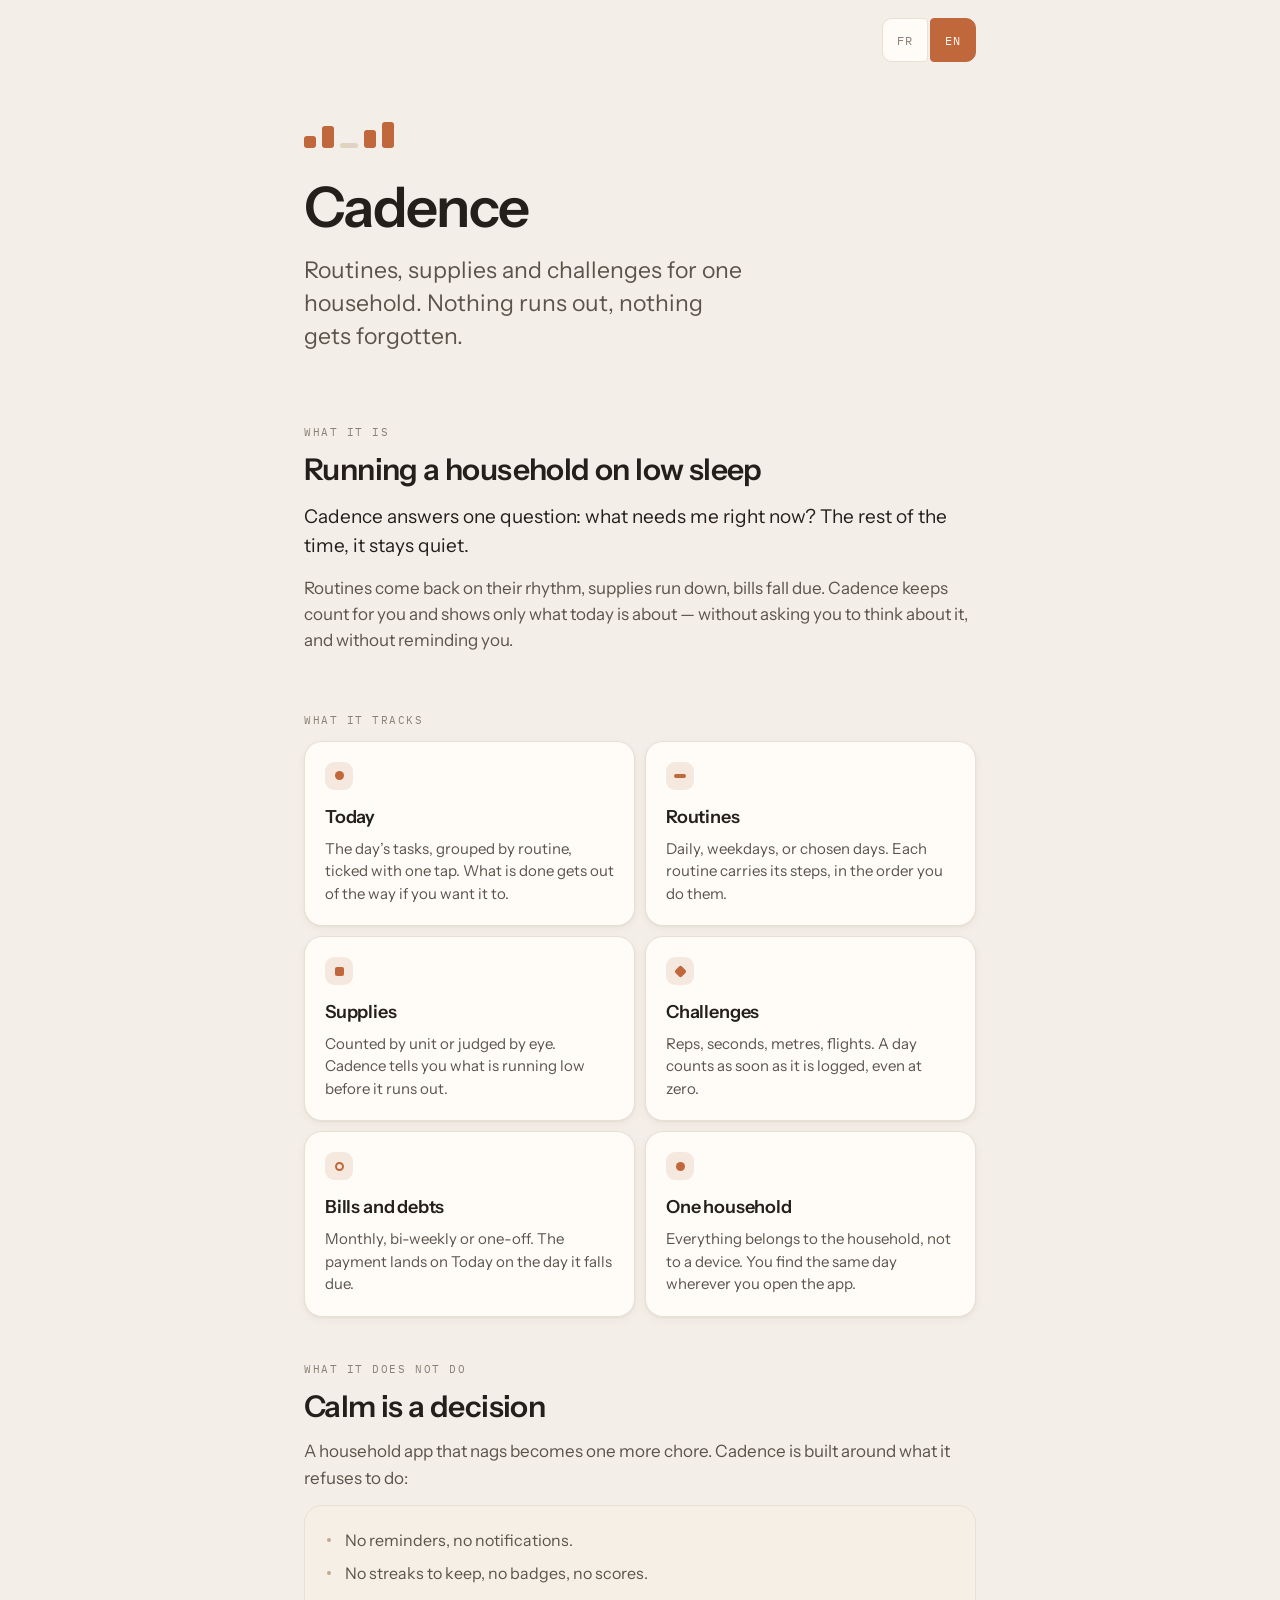
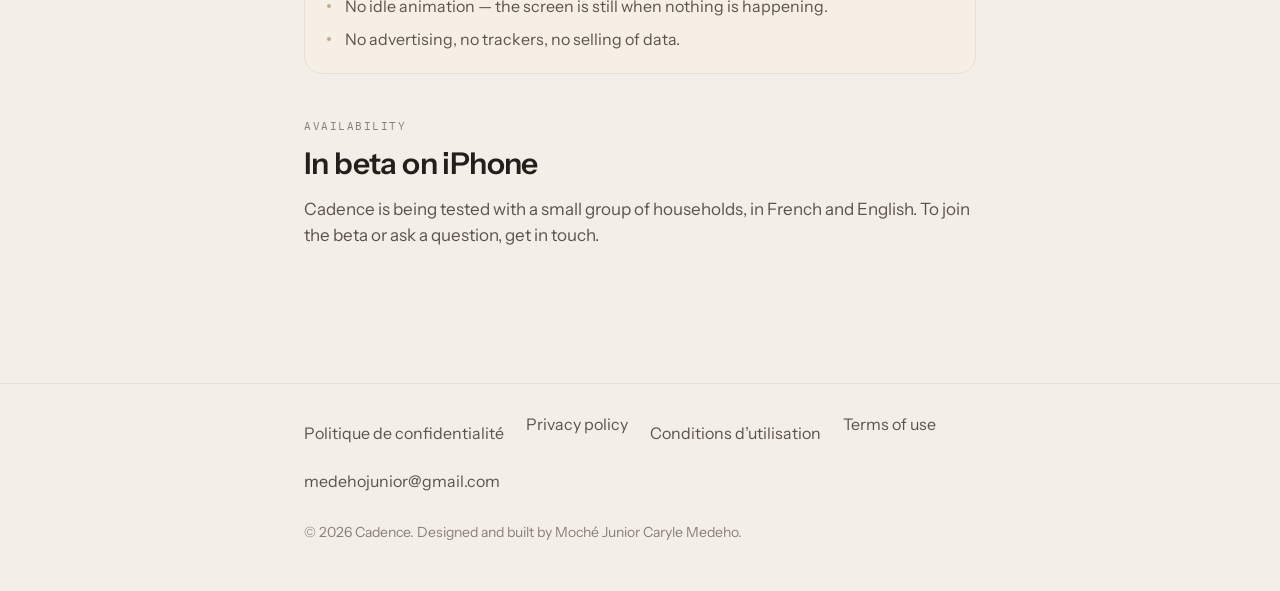
==== index.html @ 706da457 "Stand up the Cadence site in the app's own palette and type Three pages on one static site: what Cad" ====
<!doctype html>
<html lang="fr">
<head>
<meta charset="utf-8">
<meta name="viewport" content="width=device-width, initial-scale=1">
<title>Cadence</title>
<meta name="description" content="Des routines, des stocks et des défis pour un seul foyer. Rien ne s’épuise, rien ne s’oublie.">
<meta name="theme-color" content="#f3eee7" media="(prefers-color-scheme: light)">
<meta name="theme-color" content="#14110e" media="(prefers-color-scheme: dark)">
<link rel="preconnect" href="https://fonts.googleapis.com">
<link rel="preconnect" href="https://fonts.gstatic.com" crossorigin>
<link href="https://fonts.googleapis.com/css2?family=Instrument+Sans:wght@400;500;600&family=IBM+Plex+Mono:wght@400;500&display=swap" rel="stylesheet">
<link rel="stylesheet" href="styles.css">
</head>
<body data-active="fr">

<div class="wrap">
  <nav class="langbar" aria-label="Langue / Language">
    <button type="button" data-set="fr" aria-pressed="true">FR</button>
    <button type="button" data-set="en" aria-pressed="false">EN</button>
  </nav>
</div>

<header class="hero">
  <div class="wrap">
    <div class="mark" aria-hidden="true">
      <i></i><i></i><i class="rest"></i><i></i><i></i><i></i>
    </div>
    <h1>Cadence</h1>
    <p class="tagline" data-lang="fr">Des routines, des stocks et des défis pour un seul foyer. Rien ne s’épuise, rien ne s’oublie.</p>
    <p class="tagline" data-lang="en">Routines, supplies and challenges for one household. Nothing runs out, nothing gets forgotten.</p>
  </div>
</header>

<main>
  <div class="wrap">

    <section>
      <div class="label" data-lang="fr">Ce que c’est</div>
      <div class="label" data-lang="en">What it is</div>

      <h2 data-lang="fr">Tenir un foyer quand on manque de sommeil</h2>
      <h2 data-lang="en">Running a household on low sleep</h2>

      <p class="lead" data-lang="fr">Cadence répond à une seule question : qu’est-ce qui a besoin de moi maintenant ? Le reste du temps, l’application se tait.</p>
      <p class="lead" data-lang="en">Cadence answers one question: what needs me right now? The rest of the time, it stays quiet.</p>

      <p data-lang="fr">Les routines reviennent selon leur rythme, les stocks se vident, les factures tombent à date. Cadence garde le compte à votre place et ne vous montre que ce qui concerne aujourd’hui — sans vous demander d’y penser, et sans vous le rappeler.</p>
      <p data-lang="en">Routines come back on their rhythm, supplies run down, bills fall due. Cadence keeps count for you and shows only what today is about — without asking you to think about it, and without reminding you.</p>
    </section>

    <section>
      <div class="label" data-lang="fr">Ce qu’il suit</div>
      <div class="label" data-lang="en">What it tracks</div>

      <div class="cards">
        <article class="card">
          <div class="glyph" aria-hidden="true"><span class="round"></span></div>
          <h3 data-lang="fr">Aujourd’hui</h3>
          <h3 data-lang="en">Today</h3>
          <p data-lang="fr">Les tâches du jour, groupées par routine, cochées d’un geste. Ce qui est fait s’efface si vous le voulez.</p>
          <p data-lang="en">The day’s tasks, grouped by routine, ticked with one tap. What is done gets out of the way if you want it to.</p>
        </article>

        <article class="card">
          <div class="glyph" aria-hidden="true"><span class="bar"></span></div>
          <h3 data-lang="fr">Routines</h3>
          <h3 data-lang="en">Routines</h3>
          <p data-lang="fr">Quotidiennes, en semaine, certains jours. Chaque routine porte ses étapes, dans l’ordre où vous les faites.</p>
          <p data-lang="en">Daily, weekdays, or chosen days. Each routine carries its steps, in the order you do them.</p>
        </article>

        <article class="card">
          <div class="glyph" aria-hidden="true"><span class="square"></span></div>
          <h3 data-lang="fr">Stocks</h3>
          <h3 data-lang="en">Supplies</h3>
          <p data-lang="fr">Comptés à l’unité ou jugés à l’œil. Cadence vous dit ce qui approche de la fin avant que ça manque.</p>
          <p data-lang="en">Counted by unit or judged by eye. Cadence tells you what is running low before it runs out.</p>
        </article>

        <article class="card">
          <div class="glyph" aria-hidden="true"><span class="diamond"></span></div>
          <h3 data-lang="fr">Défis</h3>
          <h3 data-lang="en">Challenges</h3>
          <p data-lang="fr">Répétitions, secondes, mètres, étages. Une journée compte dès qu’elle est notée, même à zéro.</p>
          <p data-lang="en">Reps, seconds, metres, flights. A day counts as soon as it is logged, even at zero.</p>
        </article>

        <article class="card">
          <div class="glyph" aria-hidden="true"><span class="ring"></span></div>
          <h3 data-lang="fr">Factures et dettes</h3>
          <h3 data-lang="en">Bills and debts</h3>
          <p data-lang="fr">Mensuelles, aux deux semaines ou ponctuelles. Le paiement arrive sur Aujourd’hui le jour où il est dû.</p>
          <p data-lang="en">Monthly, bi-weekly or one-off. The payment lands on Today on the day it falls due.</p>
        </article>

        <article class="card">
          <div class="glyph" aria-hidden="true"><span class="round"></span></div>
          <h3 data-lang="fr">Un seul foyer</h3>
          <h3 data-lang="en">One household</h3>
          <p data-lang="fr">Tout appartient au foyer, pas à un appareil. Vous retrouvez la même journée où que vous ouvriez l’application.</p>
          <p data-lang="en">Everything belongs to the household, not to a device. You find the same day wherever you open the app.</p>
        </article>
      </div>
    </section>

    <section>
      <div class="label" data-lang="fr">Ce qu’il ne fait pas</div>
      <div class="label" data-lang="en">What it does not do</div>

      <h2 data-lang="fr">Le calme est une décision</h2>
      <h2 data-lang="en">Calm is a decision</h2>

      <p data-lang="fr">Une application de foyer qui insiste devient une corvée de plus. Cadence est construite autour de ce qu’elle refuse de faire :</p>
      <p data-lang="en">A household app that nags becomes one more chore. Cadence is built around what it refuses to do:</p>

      <div class="quiet">
        <ul data-lang="fr">
          <li>Aucun rappel, aucune notification.</li>
          <li>Aucune série à tenir, aucun badge, aucun score.</li>
          <li>Aucune animation qui tourne dans le vide — l’écran est immobile quand rien ne se passe.</li>
          <li>Aucune publicité, aucun pisteur, aucune revente de données.</li>
        </ul>
        <ul data-lang="en">
          <li>No reminders, no notifications.</li>
          <li>No streaks to keep, no badges, no scores.</li>
          <li>No idle animation — the screen is still when nothing is happening.</li>
          <li>No advertising, no trackers, no selling of data.</li>
        </ul>
      </div>
    </section>

    <section>
      <div class="label" data-lang="fr">Disponibilité</div>
      <div class="label" data-lang="en">Availability</div>

      <h2 data-lang="fr">En bêta sur iPhone</h2>
      <h2 data-lang="en">In beta on iPhone</h2>

      <p data-lang="fr">Cadence est en cours de test auprès d’un petit groupe de foyers, en français et en anglais. Pour rejoindre la bêta ou poser une question, écrivez-nous.</p>
      <p data-lang="en">Cadence is being tested with a small group of households, in French and English. To join the beta or ask a question, get in touch.</p>
    </section>

  </div>
</main>

<footer>
  <div class="wrap">
    <div class="footlinks">
      <a href="privacy.html" data-lang="fr">Politique de confidentialité</a>
      <a href="privacy.html" data-lang="en">Privacy policy</a>
      <a href="terms.html" data-lang="fr">Conditions d’utilisation</a>
      <a href="terms.html" data-lang="en">Terms of use</a>
      <a href="mailto:medehojunior@gmail.com">medehojunior@gmail.com</a>
    </div>
    <p data-lang="fr">© 2026 Cadence. Conçu et développé par Moché Junior Caryle Medeho.</p>
    <p data-lang="en">© 2026 Cadence. Designed and built by Moché Junior Caryle Medeho.</p>
  </div>
</footer>

<script src="lang.js"></script>
</body>
</html>
---- styles.css ----
:root {
  --page: #f3eee7;
  --card: #fffcf8;
  --ink: #241f1a;
  --ink-muted: #5c544b;
  --ink-faint: #8a8076;
  --border: #e9e0d4;
  --border-strong: #e0d3c2;
  --accent: #c1673c;
  --accent-soft: #f5e9df;
  --on-accent: #fff8f2;
  --well: #f5efe6;
  --supply-ample: #9ba98f;
  --bullet: #c1a98f;

  --radius-card: 16px;
  --radius-panel: 18px;
  --radius-chip: 14px;
  --gutter: 24px;
  --row-gap: 14px;
  --section-gap: 28px;
  --tap: 44px;

  --fast: 140ms;
  --base: 200ms;
  --ease-out: cubic-bezier(0.16, 1, 0.3, 1);

  --sans: "Instrument Sans", system-ui, -apple-system, "Segoe UI", sans-serif;
  --mono: "IBM Plex Mono", ui-monospace, "SF Mono", Menlo, monospace;

  --shadow-card: 0 1px 2px rgba(58, 45, 32, 0.05), 0 3px 10px rgba(58, 45, 32, 0.045);
  --shadow-action: 0 2px 5px rgba(140, 62, 30, 0.18), 0 6px 18px rgba(140, 62, 30, 0.16);
}

@media (prefers-color-scheme: dark) {
  :root {
    --page: #14110e;
    --card: #1e1a16;
    --ink: #ede6dd;
    --ink-muted: #a2988d;
    --ink-faint: #8a8076;
    --border: #2a241e;
    --border-strong: #2a241e;
    --accent: #c97f53;
    --accent-soft: #33231a;
    --on-accent: #fff8f2;
    --well: #221d18;
    --supply-ample: #8fa687;
    --bullet: #7a6a57;

    --shadow-card: 0 1px 2px rgba(0, 0, 0, 0.4), 0 3px 10px rgba(0, 0, 0, 0.3);
    --shadow-action: 0 2px 5px rgba(0, 0, 0, 0.45), 0 6px 18px rgba(0, 0, 0, 0.4);
  }
}

* {
  box-sizing: border-box;
}

html {
  scroll-behavior: smooth;
}

@media (prefers-reduced-motion: reduce) {
  html {
    scroll-behavior: auto;
  }
  * {
    transition: none !important;
    animation: none !important;
  }
}

body {
  margin: 0;
  background: var(--page);
  color: var(--ink);
  font-family: var(--sans);
  font-size: 17px;
  line-height: 1.55;
  -webkit-font-smoothing: antialiased;
  text-rendering: optimizeLegibility;
}

.wrap {
  width: 100%;
  max-width: 720px;
  margin: 0 auto;
  padding: 0 var(--gutter);
}

/* ---------- language toggle ---------- */

[data-lang] {
  display: none;
}

body[data-active="fr"] [data-lang="fr"],
body[data-active="en"] [data-lang="en"] {
  display: revert;
}

.langbar {
  display: flex;
  justify-content: flex-end;
  gap: 2px;
  padding: 18px 0 0;
}

.langbar button {
  min-height: var(--tap);
  min-width: 46px;
  padding: 0 12px;
  border: 1px solid var(--border);
  background: var(--card);
  color: var(--ink-faint);
  font-family: var(--mono);
  font-size: 12px;
  letter-spacing: 0.06em;
  border-radius: 10px;
  cursor: pointer;
  transition: background var(--fast) var(--ease-out),
    color var(--fast) var(--ease-out), border-color var(--fast) var(--ease-out);
}

.langbar button:first-of-type {
  border-radius: 10px 4px 4px 10px;
}

.langbar button:last-of-type {
  border-radius: 4px 10px 10px 4px;
}

.langbar button[aria-pressed="true"] {
  background: var(--accent);
  border-color: var(--accent);
  color: var(--on-accent);
}

/* ---------- hero ---------- */

header.hero {
  padding: 56px 0 var(--section-gap);
}

.mark {
  display: flex;
  gap: 6px;
  align-items: flex-end;
  height: 30px;
  margin-bottom: 30px;
}

.mark i {
  display: block;
  width: 12px;
  border-radius: 3px;
  background: var(--accent);
}

.mark i:nth-child(1) { height: 12px; }
.mark i:nth-child(2) { height: 22px; }
.mark i:nth-child(3) { height: 30px; }
.mark i:nth-child(4) { height: 18px; }
.mark i:nth-child(5) { height: 26px; }
.mark i.rest {
  height: 5px;
  width: 18px;
  background: var(--border-strong);
}

h1 {
  margin: 0 0 18px;
  font-size: clamp(38px, 9vw, 56px);
  font-weight: 600;
  letter-spacing: -0.03em;
  line-height: 1.04;
}

.tagline {
  margin: 0;
  max-width: 30ch;
  font-size: clamp(19px, 4.4vw, 23px);
  line-height: 1.42;
  color: var(--ink-muted);
}

/* ---------- sections ---------- */

main {
  padding-bottom: 64px;
}

section {
  padding-top: 44px;
}

h2 {
  margin: 0 0 var(--row-gap);
  font-size: clamp(25px, 5.4vw, 30px);
  font-weight: 600;
  letter-spacing: -0.02em;
  line-height: 1.15;
}

h3 {
  margin: var(--section-gap) 0 8px;
  font-size: 19px;
  font-weight: 600;
  letter-spacing: -0.01em;
}

p {
  margin: 0 0 var(--row-gap);
  color: var(--ink-muted);
}

p.lead {
  color: var(--ink);
  font-size: 19px;
}

.label {
  font-family: var(--mono);
  font-size: 11px;
  letter-spacing: 0.14em;
  text-transform: uppercase;
  color: var(--ink-faint);
  margin-bottom: 12px;
}

/* ---------- feature cards ---------- */

.cards {
  display: grid;
  gap: 10px;
  grid-template-columns: 1fr;
}

@media (min-width: 620px) {
  .cards {
    grid-template-columns: 1fr 1fr;
  }
}

.card {
  background: var(--card);
  border: 1px solid var(--border);
  border-radius: var(--radius-panel);
  box-shadow: var(--shadow-card);
  padding: 20px;
}

.card h3 {
  margin: 0 0 6px;
  font-size: 18px;
}

.card p {
  margin: 0;
  font-size: 15px;
  line-height: 1.5;
}

.glyph {
  width: 28px;
  height: 28px;
  border-radius: 9px;
  background: var(--accent-soft);
  display: flex;
  align-items: center;
  justify-content: center;
  margin-bottom: 14px;
}

.glyph span {
  width: 9px;
  height: 9px;
  background: var(--accent);
  display: block;
}

.glyph .round { border-radius: 50%; }
.glyph .square { border-radius: 2px; }
.glyph .diamond { border-radius: 2px; transform: rotate(45deg); }
.glyph .ring {
  background: transparent;
  border: 2px solid var(--accent);
  border-radius: 50%;
}
.glyph .bar { width: 12px; height: 4px; border-radius: 2px; }

/* ---------- quiet panel ---------- */

.quiet {
  background: var(--well);
  border: 1px solid var(--border);
  border-radius: var(--radius-panel);
  padding: 22px;
}

.quiet ul {
  margin: 0;
  padding: 0;
  list-style: none;
}

.quiet li {
  position: relative;
  padding-left: 18px;
  margin-bottom: 8px;
  color: var(--ink-muted);
  font-size: 16px;
}

.quiet li:last-child {
  margin-bottom: 0;
}

.quiet li::before {
  content: "";
  position: absolute;
  left: 0;
  top: 10px;
  width: 4px;
  height: 4px;
  border-radius: 50%;
  background: var(--bullet);
}

/* ---------- prose (privacy / terms) ---------- */

.prose h2 {
  margin-top: 40px;
  font-size: clamp(21px, 4.6vw, 25px);
}

.prose h2:first-of-type {
  margin-top: var(--section-gap);
}

.prose ul {
  margin: 0 0 var(--row-gap);
  padding-left: 20px;
  color: var(--ink-muted);
}

.prose li {
  margin-bottom: 7px;
}

.prose strong {
  color: var(--ink);
  font-weight: 500;
}

.updated {
  font-family: var(--mono);
  font-size: 12px;
  letter-spacing: 0.04em;
  color: var(--ink-faint);
}

/* ---------- links & footer ---------- */

a {
  color: var(--accent);
  text-decoration: none;
  border-bottom: 1px solid transparent;
  transition: border-color var(--fast) var(--ease-out);
}

a:hover,
a:focus-visible {
  border-bottom-color: var(--accent);
}

.back {
  display: inline-flex;
  align-items: center;
  min-height: var(--tap);
  margin-left: -12px;
  padding: 0 12px;
  font-size: 16px;
  border-bottom: none;
}

footer {
  border-top: 1px solid var(--border);
  padding: var(--section-gap) 0 48px;
  margin-top: 56px;
}

.footlinks {
  display: flex;
  flex-wrap: wrap;
  gap: 4px 22px;
  margin-bottom: 18px;
}

.footlinks a {
  display: inline-flex;
  align-items: center;
  min-height: var(--tap);
  font-size: 16px;
  border-bottom: none;
  color: var(--ink-muted);
}

.footlinks a:hover,
.footlinks a:focus-visible {
  color: var(--accent);
}

footer p {
  margin: 0;
  font-size: 14px;
  color: var(--ink-faint);
}

:focus-visible {
  outline: 2px solid var(--accent);
  outline-offset: 3px;
  border-radius: 4px;
}
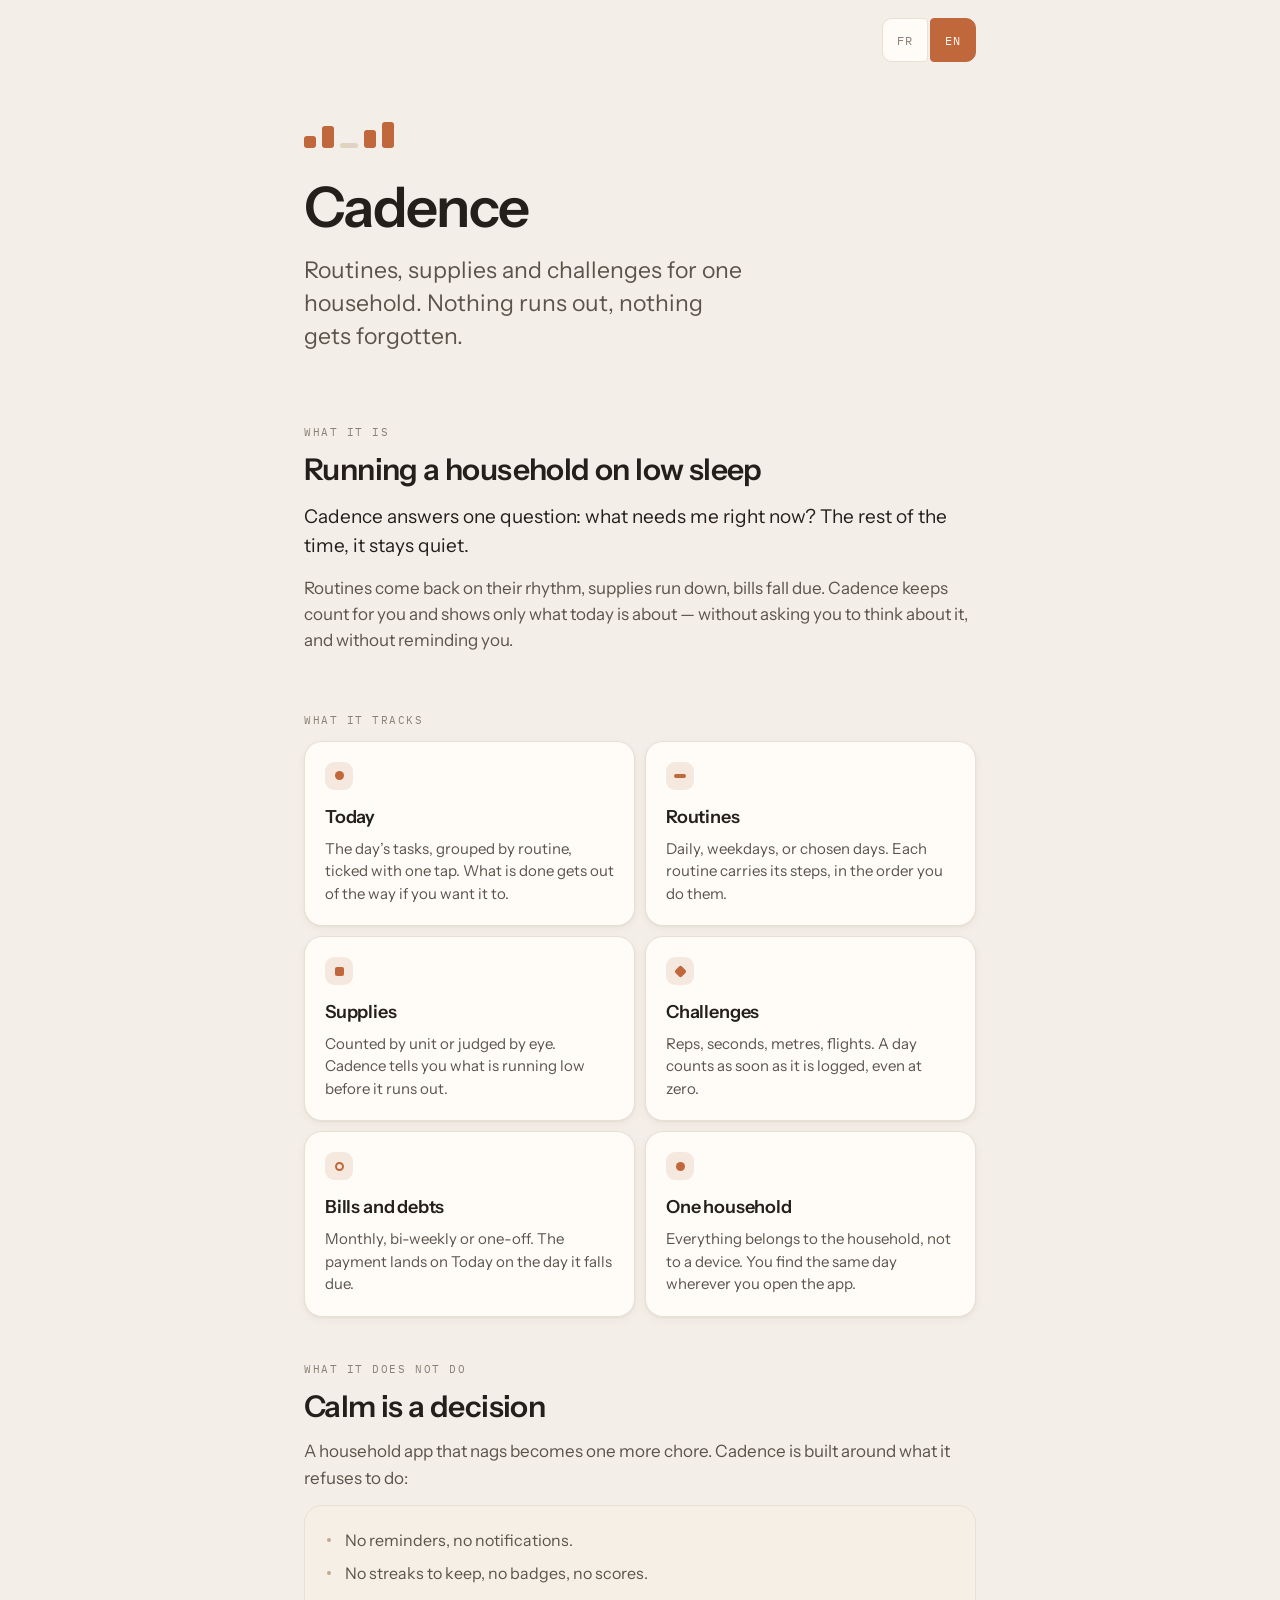
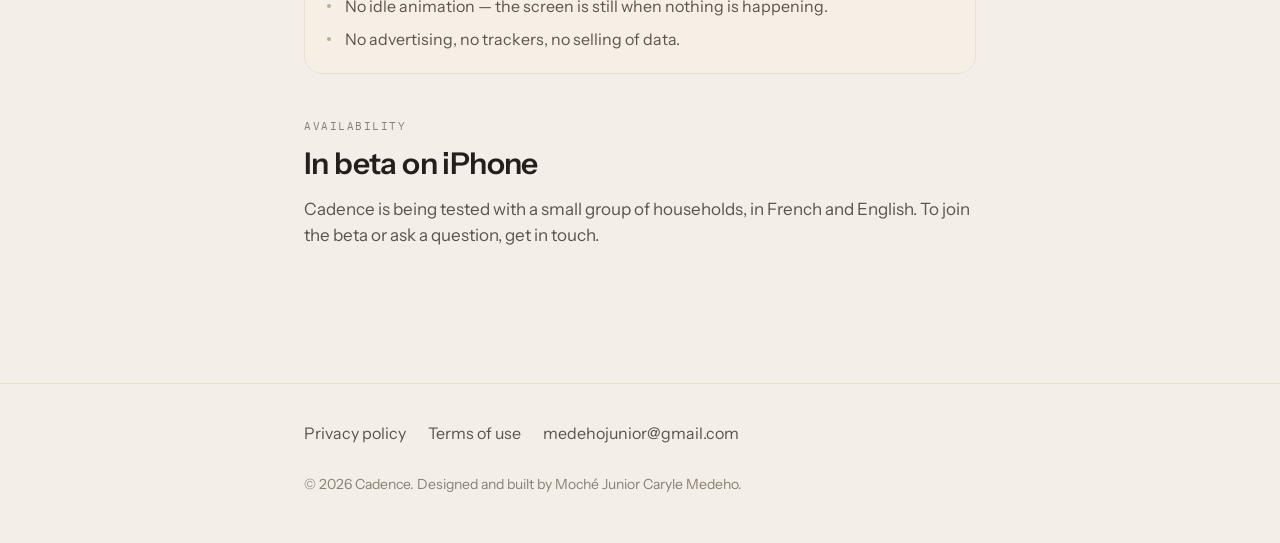
==== commit 9303ee2a: "Version the stylesheet and script so a fix reaches the reader GitHub Pages serves css and js with a " ====
--- a/index.html
+++ b/index.html
@@ -10,7 +10,7 @@
 <link rel="preconnect" href="https://fonts.googleapis.com">
 <link rel="preconnect" href="https://fonts.gstatic.com" crossorigin>
 <link href="https://fonts.googleapis.com/css2?family=Instrument+Sans:wght@400;500;600&family=IBM+Plex+Mono:wght@400;500&display=swap" rel="stylesheet">
-<link rel="stylesheet" href="styles.css">
+<link rel="stylesheet" href="styles.css?v=2">
 </head>
 <body data-active="fr">
 
@@ -158,6 +158,6 @@
   </div>
 </footer>
 
-<script src="lang.js"></script>
+<script src="lang.js?v=2"></script>
 </body>
 </html>
--- a/styles.css
+++ b/styles.css
@@ -91,13 +91,12 @@
 
 /* ---------- language toggle ---------- */
 
-[data-lang] {
+/* Hide the language that is not active, rather than hiding both and reviving one.
+   Reviving with `display: revert` discarded author rules such as `.back` and
+   `.footlinks a`, which set their own display and won on specificity. */
+body[data-active="fr"] [data-lang]:not([data-lang="fr"]),
+body[data-active="en"] [data-lang]:not([data-lang="en"]) {
   display: none;
-}
-
-body[data-active="fr"] [data-lang="fr"],
-body[data-active="en"] [data-lang="en"] {
-  display: revert;
 }
 
 .langbar {
@@ -394,6 +393,7 @@
 .footlinks {
   display: flex;
   flex-wrap: wrap;
+  align-items: center;
   gap: 4px 22px;
   margin-bottom: 18px;
 }
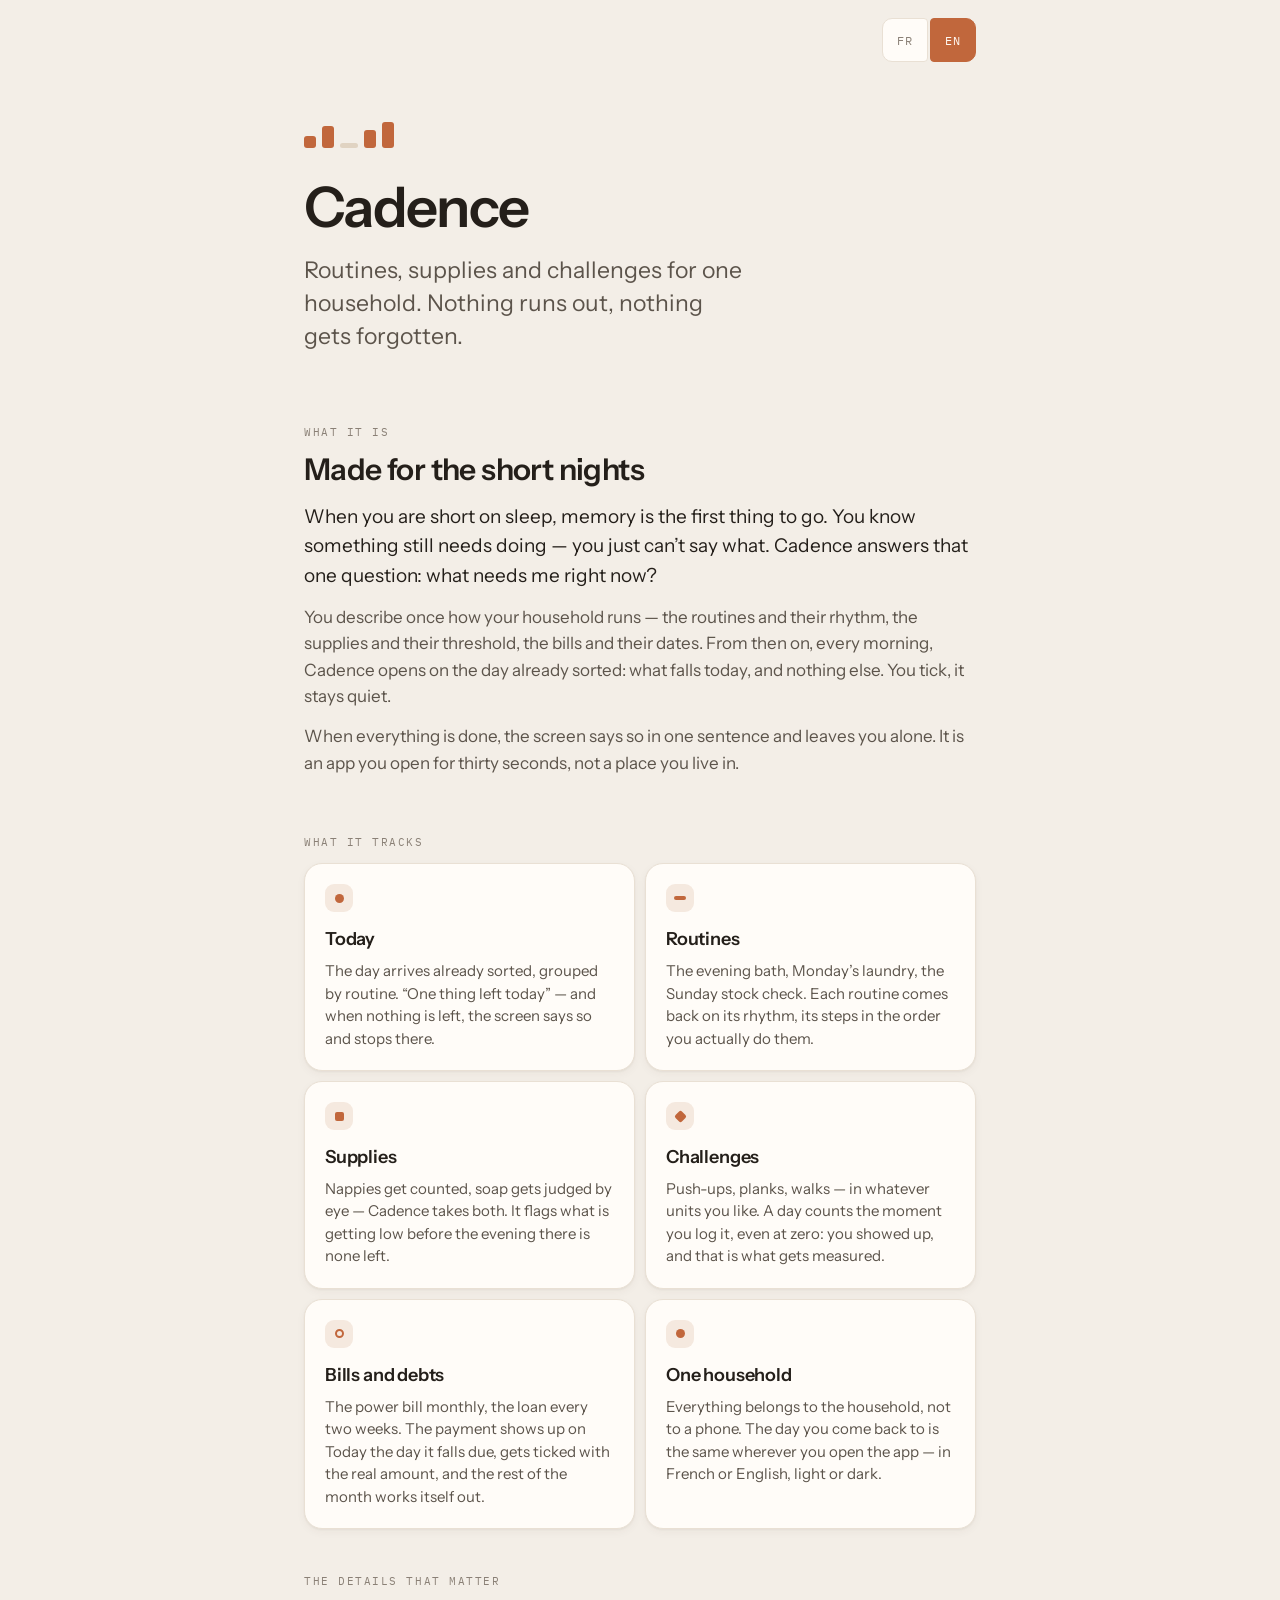
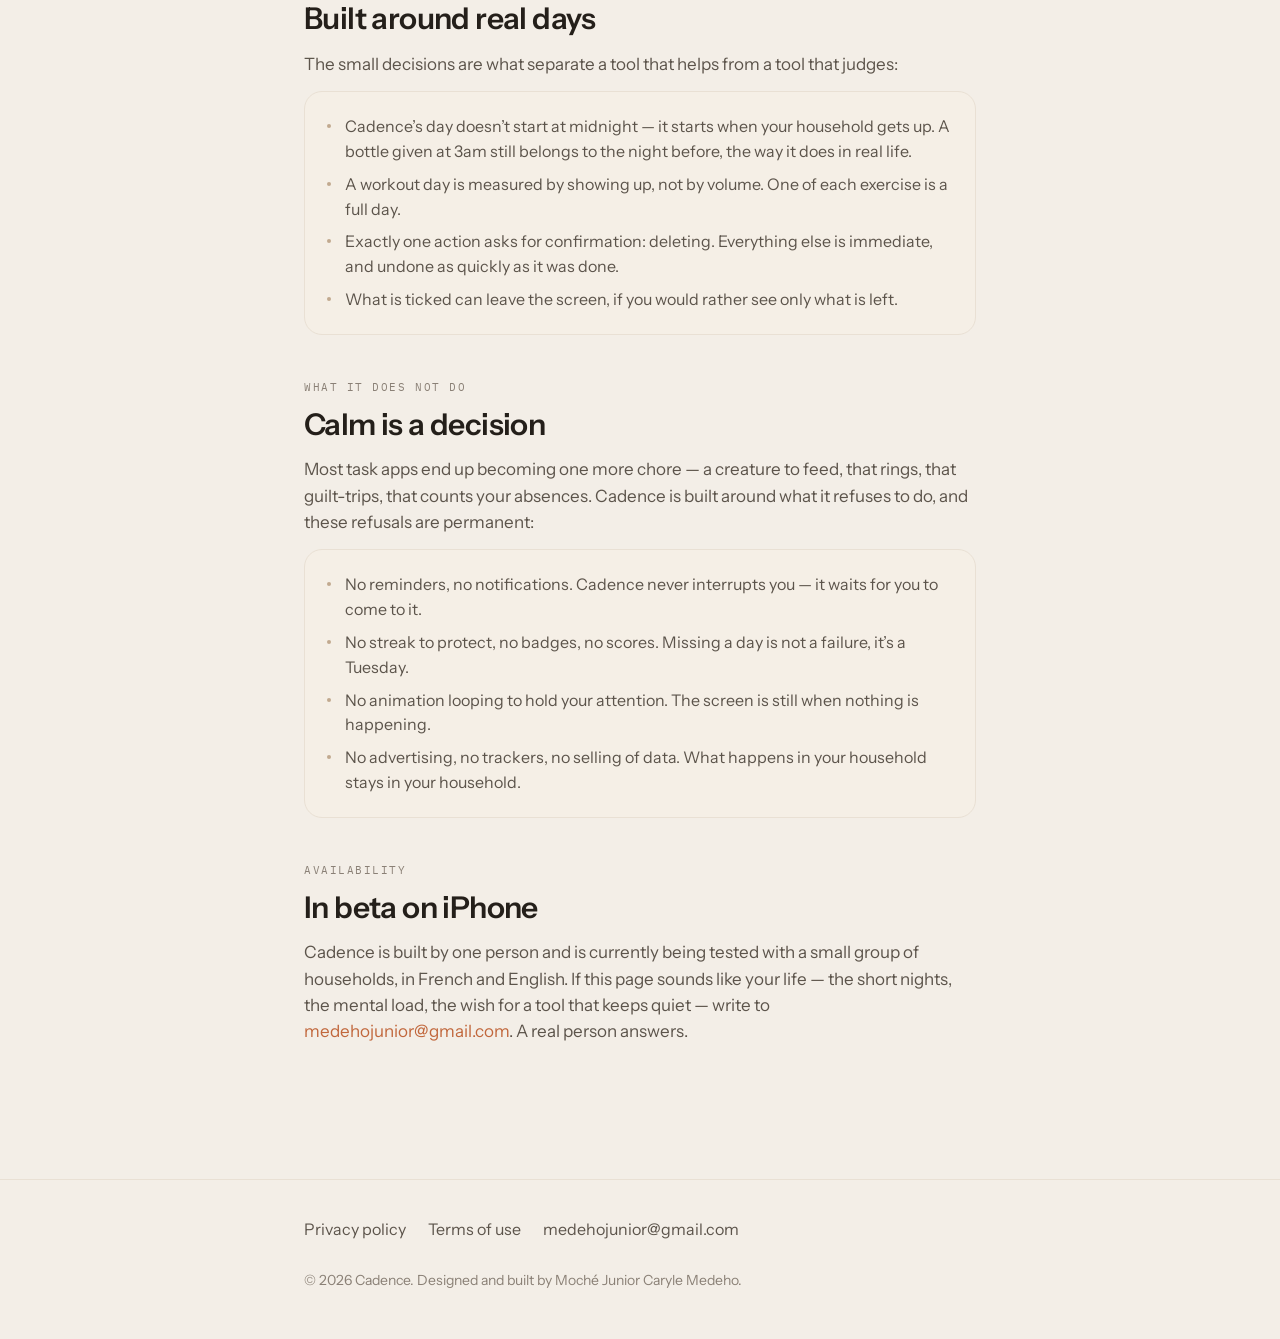
==== commit 4dd0e532: "Rewrite the site copy so a tired parent recognises their life in it The landing page described featu" ====
--- a/index.html
+++ b/index.html
@@ -4,7 +4,7 @@
 <meta charset="utf-8">
 <meta name="viewport" content="width=device-width, initial-scale=1">
 <title>Cadence</title>
-<meta name="description" content="Des routines, des stocks et des défis pour un seul foyer. Rien ne s’épuise, rien ne s’oublie.">
+<meta name="description" content="Des routines, des stocks et des défis pour un seul foyer. Rien ne s’épuise, rien ne s’oublie — et rien ne sonne.">
 <meta name="theme-color" content="#f3eee7" media="(prefers-color-scheme: light)">
 <meta name="theme-color" content="#14110e" media="(prefers-color-scheme: dark)">
 <link rel="preconnect" href="https://fonts.googleapis.com">
@@ -39,14 +39,17 @@
       <div class="label" data-lang="fr">Ce que c’est</div>
       <div class="label" data-lang="en">What it is</div>
 
-      <h2 data-lang="fr">Tenir un foyer quand on manque de sommeil</h2>
-      <h2 data-lang="en">Running a household on low sleep</h2>
+      <h2 data-lang="fr">Pensée pour les nuits courtes</h2>
+      <h2 data-lang="en">Made for the short nights</h2>
 
-      <p class="lead" data-lang="fr">Cadence répond à une seule question : qu’est-ce qui a besoin de moi maintenant ? Le reste du temps, l’application se tait.</p>
-      <p class="lead" data-lang="en">Cadence answers one question: what needs me right now? The rest of the time, it stays quiet.</p>
+      <p class="lead" data-lang="fr">Quand on manque de sommeil, la mémoire est la première chose qui lâche. On sait qu’il reste quelque chose à faire — on ne sait plus quoi. Cadence répond à cette seule question : qu’est-ce qui a besoin de moi maintenant ?</p>
+      <p class="lead" data-lang="en">When you are short on sleep, memory is the first thing to go. You know something still needs doing — you just can’t say what. Cadence answers that one question: what needs me right now?</p>
 
-      <p data-lang="fr">Les routines reviennent selon leur rythme, les stocks se vident, les factures tombent à date. Cadence garde le compte à votre place et ne vous montre que ce qui concerne aujourd’hui — sans vous demander d’y penser, et sans vous le rappeler.</p>
-      <p data-lang="en">Routines come back on their rhythm, supplies run down, bills fall due. Cadence keeps count for you and shows only what today is about — without asking you to think about it, and without reminding you.</p>
+      <p data-lang="fr">Vous décrivez une fois comment votre foyer tourne — les routines et leur rythme, les stocks et leur seuil, les factures et leur date. Ensuite, chaque matin, Cadence ouvre sur la journée déjà triée : ce qui tombe aujourd’hui, et rien d’autre. Vous cochez, elle se tait.</p>
+      <p data-lang="en">You describe once how your household runs — the routines and their rhythm, the supplies and their threshold, the bills and their dates. From then on, every morning, Cadence opens on the day already sorted: what falls today, and nothing else. You tick, it stays quiet.</p>
+
+      <p data-lang="fr">Quand tout est fait, l’écran le dit en une phrase et vous laisse tranquille. C’est une application qu’on ouvre trente secondes, pas un endroit où l’on habite.</p>
+      <p data-lang="en">When everything is done, the screen says so in one sentence and leaves you alone. It is an app you open for thirty seconds, not a place you live in.</p>
     </section>
 
     <section>
@@ -58,49 +61,75 @@
           <div class="glyph" aria-hidden="true"><span class="round"></span></div>
           <h3 data-lang="fr">Aujourd’hui</h3>
           <h3 data-lang="en">Today</h3>
-          <p data-lang="fr">Les tâches du jour, groupées par routine, cochées d’un geste. Ce qui est fait s’efface si vous le voulez.</p>
-          <p data-lang="en">The day’s tasks, grouped by routine, ticked with one tap. What is done gets out of the way if you want it to.</p>
+          <p data-lang="fr">La journée arrive déjà triée, groupée par routine. « Une chose reste aujourd’hui » — et quand il ne reste rien, l’écran vous le dit et s’arrête là.</p>
+          <p data-lang="en">The day arrives already sorted, grouped by routine. “One thing left today” — and when nothing is left, the screen says so and stops there.</p>
         </article>
 
         <article class="card">
           <div class="glyph" aria-hidden="true"><span class="bar"></span></div>
           <h3 data-lang="fr">Routines</h3>
           <h3 data-lang="en">Routines</h3>
-          <p data-lang="fr">Quotidiennes, en semaine, certains jours. Chaque routine porte ses étapes, dans l’ordre où vous les faites.</p>
-          <p data-lang="en">Daily, weekdays, or chosen days. Each routine carries its steps, in the order you do them.</p>
+          <p data-lang="fr">Le bain du soir, la lessive du lundi, l’inventaire du dimanche. Chaque routine revient à son rythme, avec ses étapes dans l’ordre où vous les faites vraiment.</p>
+          <p data-lang="en">The evening bath, Monday’s laundry, the Sunday stock check. Each routine comes back on its rhythm, its steps in the order you actually do them.</p>
         </article>
 
         <article class="card">
           <div class="glyph" aria-hidden="true"><span class="square"></span></div>
           <h3 data-lang="fr">Stocks</h3>
           <h3 data-lang="en">Supplies</h3>
-          <p data-lang="fr">Comptés à l’unité ou jugés à l’œil. Cadence vous dit ce qui approche de la fin avant que ça manque.</p>
-          <p data-lang="en">Counted by unit or judged by eye. Cadence tells you what is running low before it runs out.</p>
+          <p data-lang="fr">Les couches se comptent, le savon se juge à l’œil — Cadence accepte les deux. Elle signale ce qui baisse avant le soir où il n’y en a plus.</p>
+          <p data-lang="en">Nappies get counted, soap gets judged by eye — Cadence takes both. It flags what is getting low before the evening there is none left.</p>
         </article>
 
         <article class="card">
           <div class="glyph" aria-hidden="true"><span class="diamond"></span></div>
           <h3 data-lang="fr">Défis</h3>
           <h3 data-lang="en">Challenges</h3>
-          <p data-lang="fr">Répétitions, secondes, mètres, étages. Une journée compte dès qu’elle est notée, même à zéro.</p>
-          <p data-lang="en">Reps, seconds, metres, flights. A day counts as soon as it is logged, even at zero.</p>
+          <p data-lang="fr">Pompes, gainage, marche — aux unités que vous voulez. Une journée compte dès que vous l’avez notée, même à zéro : vous étiez là, c’est ça qui se mesure.</p>
+          <p data-lang="en">Push-ups, planks, walks — in whatever units you like. A day counts the moment you log it, even at zero: you showed up, and that is what gets measured.</p>
         </article>
 
         <article class="card">
           <div class="glyph" aria-hidden="true"><span class="ring"></span></div>
           <h3 data-lang="fr">Factures et dettes</h3>
           <h3 data-lang="en">Bills and debts</h3>
-          <p data-lang="fr">Mensuelles, aux deux semaines ou ponctuelles. Le paiement arrive sur Aujourd’hui le jour où il est dû.</p>
-          <p data-lang="en">Monthly, bi-weekly or one-off. The payment lands on Today on the day it falls due.</p>
+          <p data-lang="fr">L’électricité chaque mois, le prêt aux deux semaines. Le paiement se présente sur Aujourd’hui le jour où il est dû, se coche avec le montant réel, et le reste du mois se calcule tout seul.</p>
+          <p data-lang="en">The power bill monthly, the loan every two weeks. The payment shows up on Today the day it falls due, gets ticked with the real amount, and the rest of the month works itself out.</p>
         </article>
 
         <article class="card">
           <div class="glyph" aria-hidden="true"><span class="round"></span></div>
           <h3 data-lang="fr">Un seul foyer</h3>
           <h3 data-lang="en">One household</h3>
-          <p data-lang="fr">Tout appartient au foyer, pas à un appareil. Vous retrouvez la même journée où que vous ouvriez l’application.</p>
-          <p data-lang="en">Everything belongs to the household, not to a device. You find the same day wherever you open the app.</p>
+          <p data-lang="fr">Tout appartient au foyer, pas à un téléphone. La journée que vous retrouvez est la même où que vous ouvriez l’application — en français ou en anglais, en clair ou en sombre.</p>
+          <p data-lang="en">Everything belongs to the household, not to a phone. The day you come back to is the same wherever you open the app — in French or English, light or dark.</p>
         </article>
+      </div>
+    </section>
+
+    <section>
+      <div class="label" data-lang="fr">Les détails qui comptent</div>
+      <div class="label" data-lang="en">The details that matter</div>
+
+      <h2 data-lang="fr">Construite autour de vraies journées</h2>
+      <h2 data-lang="en">Built around real days</h2>
+
+      <p data-lang="fr">Les petites décisions font la différence entre un outil qui aide et un outil qui juge :</p>
+      <p data-lang="en">The small decisions are what separate a tool that helps from a tool that judges:</p>
+
+      <div class="quiet">
+        <ul data-lang="fr">
+          <li>La journée de Cadence ne commence pas à minuit, mais à l’heure où votre foyer se lève. Un biberon donné à 3 h du matin appartient encore à la veille — comme dans la vraie vie.</li>
+          <li>Un jour d’entraînement se mesure à la présence, pas à la performance. Une fois de chaque exercice, c’est une journée pleine.</li>
+          <li>Une seule action demande confirmation : supprimer. Tout le reste est immédiat, et se défait aussi vite que ça s’est fait.</li>
+          <li>Ce qui est coché peut disparaître de l’écran, si vous préférez ne voir que ce qui reste.</li>
+        </ul>
+        <ul data-lang="en">
+          <li>Cadence’s day doesn’t start at midnight — it starts when your household gets up. A bottle given at 3am still belongs to the night before, the way it does in real life.</li>
+          <li>A workout day is measured by showing up, not by volume. One of each exercise is a full day.</li>
+          <li>Exactly one action asks for confirmation: deleting. Everything else is immediate, and undone as quickly as it was done.</li>
+          <li>What is ticked can leave the screen, if you would rather see only what is left.</li>
+        </ul>
       </div>
     </section>
 
@@ -111,21 +140,21 @@
       <h2 data-lang="fr">Le calme est une décision</h2>
       <h2 data-lang="en">Calm is a decision</h2>
 
-      <p data-lang="fr">Une application de foyer qui insiste devient une corvée de plus. Cadence est construite autour de ce qu’elle refuse de faire :</p>
-      <p data-lang="en">A household app that nags becomes one more chore. Cadence is built around what it refuses to do:</p>
+      <p data-lang="fr">La plupart des applications de tâches finissent par devenir une corvée de plus — une bête à nourrir, qui sonne, qui culpabilise, qui compte vos absences. Cadence est construite autour de ce qu’elle refuse de faire, et ces refus sont définitifs :</p>
+      <p data-lang="en">Most task apps end up becoming one more chore — a creature to feed, that rings, that guilt-trips, that counts your absences. Cadence is built around what it refuses to do, and these refusals are permanent:</p>
 
       <div class="quiet">
         <ul data-lang="fr">
-          <li>Aucun rappel, aucune notification.</li>
-          <li>Aucune série à tenir, aucun badge, aucun score.</li>
-          <li>Aucune animation qui tourne dans le vide — l’écran est immobile quand rien ne se passe.</li>
-          <li>Aucune publicité, aucun pisteur, aucune revente de données.</li>
+          <li>Aucun rappel, aucune notification. Cadence ne vous interrompt jamais — elle attend que vous veniez.</li>
+          <li>Aucune série à ne pas briser, aucun badge, aucun score. Rater un jour n’est pas un échec, c’est un mardi.</li>
+          <li>Aucune animation qui tourne pour vous retenir. L’écran est immobile quand rien ne se passe.</li>
+          <li>Aucune publicité, aucun pisteur, aucune revente de données. Ce qui se passe dans votre foyer reste dans votre foyer.</li>
         </ul>
         <ul data-lang="en">
-          <li>No reminders, no notifications.</li>
-          <li>No streaks to keep, no badges, no scores.</li>
-          <li>No idle animation — the screen is still when nothing is happening.</li>
-          <li>No advertising, no trackers, no selling of data.</li>
+          <li>No reminders, no notifications. Cadence never interrupts you — it waits for you to come to it.</li>
+          <li>No streak to protect, no badges, no scores. Missing a day is not a failure, it’s a Tuesday.</li>
+          <li>No animation looping to hold your attention. The screen is still when nothing is happening.</li>
+          <li>No advertising, no trackers, no selling of data. What happens in your household stays in your household.</li>
         </ul>
       </div>
     </section>
@@ -137,8 +166,8 @@
       <h2 data-lang="fr">En bêta sur iPhone</h2>
       <h2 data-lang="en">In beta on iPhone</h2>
 
-      <p data-lang="fr">Cadence est en cours de test auprès d’un petit groupe de foyers, en français et en anglais. Pour rejoindre la bêta ou poser une question, écrivez-nous.</p>
-      <p data-lang="en">Cadence is being tested with a small group of households, in French and English. To join the beta or ask a question, get in touch.</p>
+      <p data-lang="fr">Cadence est développée par une seule personne et se teste en ce moment auprès d’un petit groupe de foyers, en français et en anglais. Si vous vous reconnaissez dans cette page — les nuits courtes, la charge mentale, l’envie d’un outil qui se tait — écrivez à <a href="mailto:medehojunior@gmail.com">medehojunior@gmail.com</a>. Une vraie personne répond.</p>
+      <p data-lang="en">Cadence is built by one person and is currently being tested with a small group of households, in French and English. If this page sounds like your life — the short nights, the mental load, the wish for a tool that keeps quiet — write to <a href="mailto:medehojunior@gmail.com">medehojunior@gmail.com</a>. A real person answers.</p>
     </section>
 
   </div>
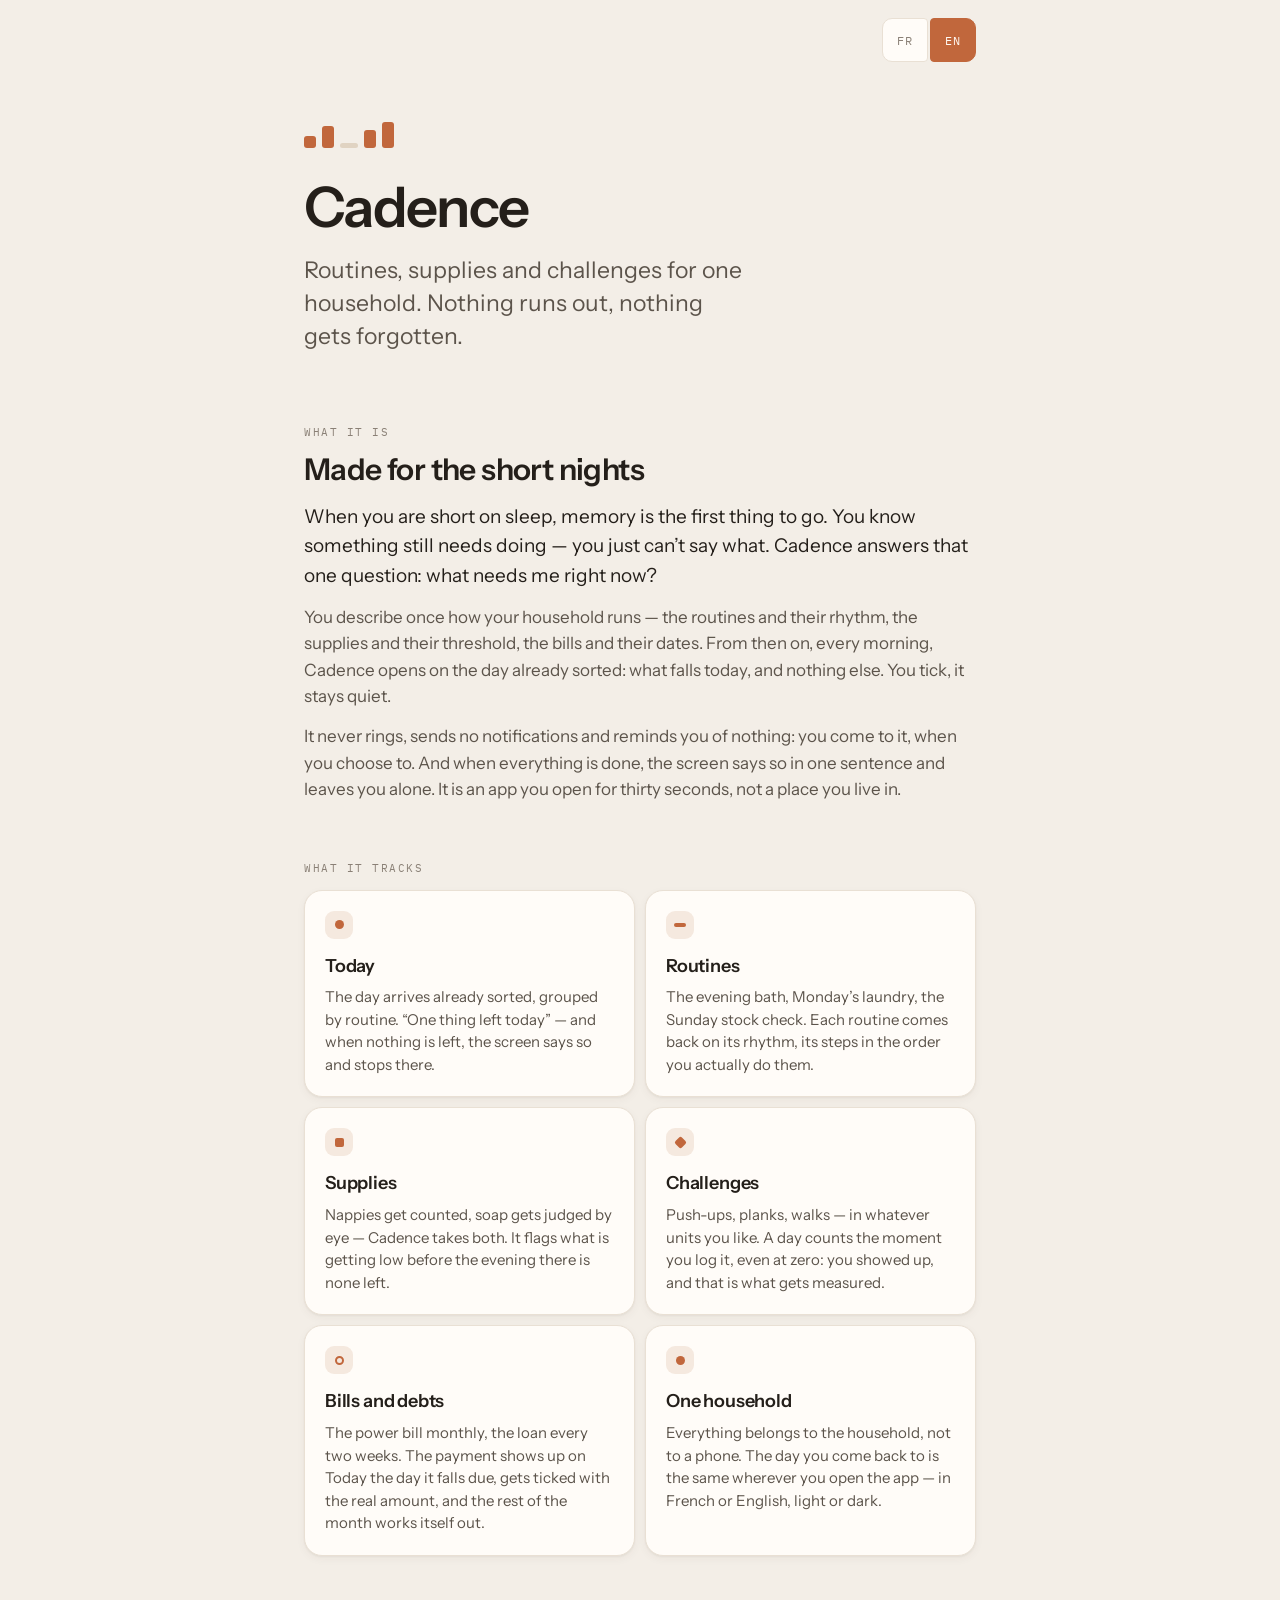
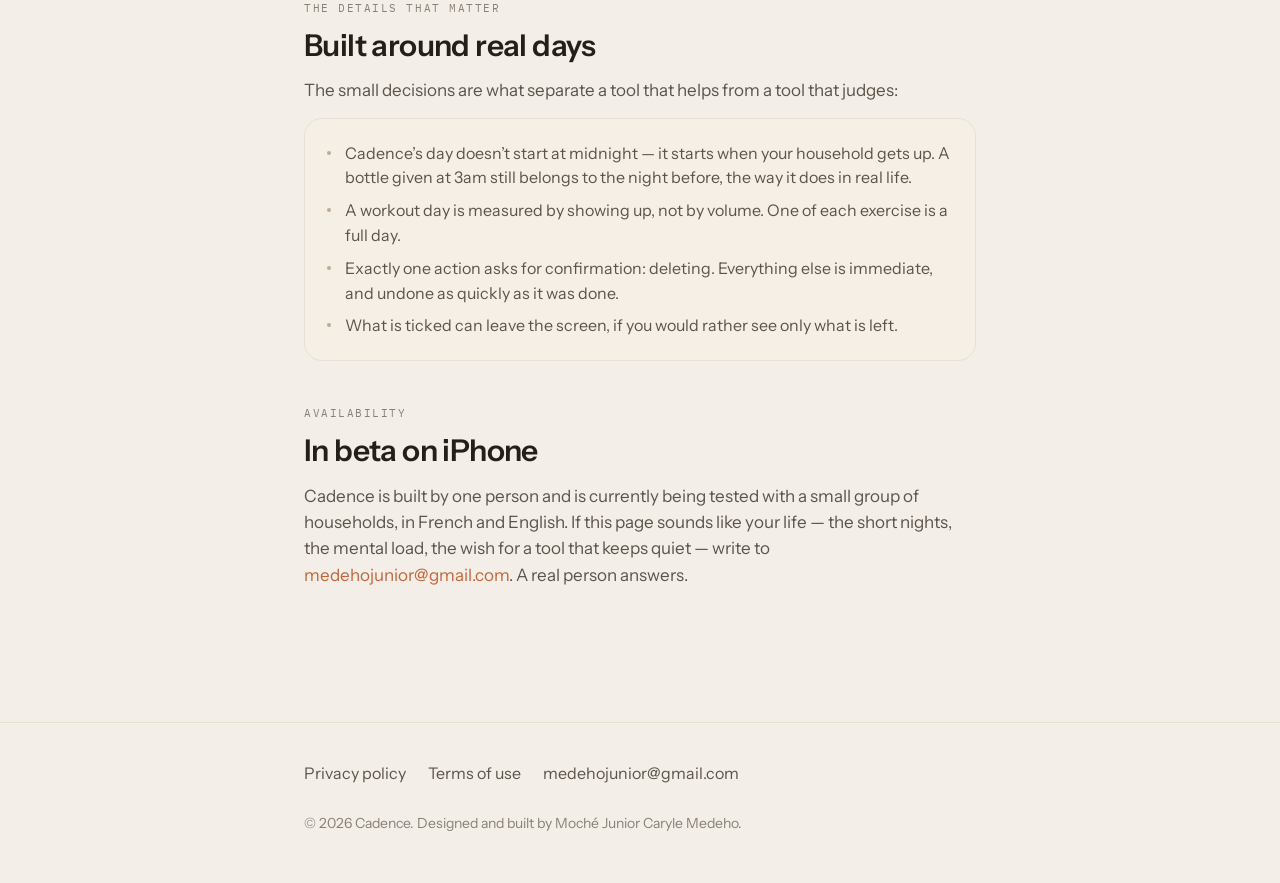
==== commit 3026dc03: "Drop the "what it does not do" section, keep the promise it carried The section read as a manifesto " ====
--- a/index.html
+++ b/index.html
@@ -48,8 +48,8 @@
       <p data-lang="fr">Vous décrivez une fois comment votre foyer tourne — les routines et leur rythme, les stocks et leur seuil, les factures et leur date. Ensuite, chaque matin, Cadence ouvre sur la journée déjà triée : ce qui tombe aujourd’hui, et rien d’autre. Vous cochez, elle se tait.</p>
       <p data-lang="en">You describe once how your household runs — the routines and their rhythm, the supplies and their threshold, the bills and their dates. From then on, every morning, Cadence opens on the day already sorted: what falls today, and nothing else. You tick, it stays quiet.</p>
 
-      <p data-lang="fr">Quand tout est fait, l’écran le dit en une phrase et vous laisse tranquille. C’est une application qu’on ouvre trente secondes, pas un endroit où l’on habite.</p>
-      <p data-lang="en">When everything is done, the screen says so in one sentence and leaves you alone. It is an app you open for thirty seconds, not a place you live in.</p>
+      <p data-lang="fr">Elle ne sonne jamais, n’envoie aucune notification et ne vous rappelle rien : c’est vous qui venez à elle, quand vous le voulez. Et quand tout est fait, l’écran le dit en une phrase et vous laisse tranquille. C’est une application qu’on ouvre trente secondes, pas un endroit où l’on habite.</p>
+      <p data-lang="en">It never rings, sends no notifications and reminds you of nothing: you come to it, when you choose to. And when everything is done, the screen says so in one sentence and leaves you alone. It is an app you open for thirty seconds, not a place you live in.</p>
     </section>
 
     <section>
@@ -134,32 +134,6 @@
     </section>
 
     <section>
-      <div class="label" data-lang="fr">Ce qu’il ne fait pas</div>
-      <div class="label" data-lang="en">What it does not do</div>
-
-      <h2 data-lang="fr">Le calme est une décision</h2>
-      <h2 data-lang="en">Calm is a decision</h2>
-
-      <p data-lang="fr">La plupart des applications de tâches finissent par devenir une corvée de plus — une bête à nourrir, qui sonne, qui culpabilise, qui compte vos absences. Cadence est construite autour de ce qu’elle refuse de faire, et ces refus sont définitifs :</p>
-      <p data-lang="en">Most task apps end up becoming one more chore — a creature to feed, that rings, that guilt-trips, that counts your absences. Cadence is built around what it refuses to do, and these refusals are permanent:</p>
-
-      <div class="quiet">
-        <ul data-lang="fr">
-          <li>Aucun rappel, aucune notification. Cadence ne vous interrompt jamais — elle attend que vous veniez.</li>
-          <li>Aucune série à ne pas briser, aucun badge, aucun score. Rater un jour n’est pas un échec, c’est un mardi.</li>
-          <li>Aucune animation qui tourne pour vous retenir. L’écran est immobile quand rien ne se passe.</li>
-          <li>Aucune publicité, aucun pisteur, aucune revente de données. Ce qui se passe dans votre foyer reste dans votre foyer.</li>
-        </ul>
-        <ul data-lang="en">
-          <li>No reminders, no notifications. Cadence never interrupts you — it waits for you to come to it.</li>
-          <li>No streak to protect, no badges, no scores. Missing a day is not a failure, it’s a Tuesday.</li>
-          <li>No animation looping to hold your attention. The screen is still when nothing is happening.</li>
-          <li>No advertising, no trackers, no selling of data. What happens in your household stays in your household.</li>
-        </ul>
-      </div>
-    </section>
-
-    <section>
       <div class="label" data-lang="fr">Disponibilité</div>
       <div class="label" data-lang="en">Availability</div>
 
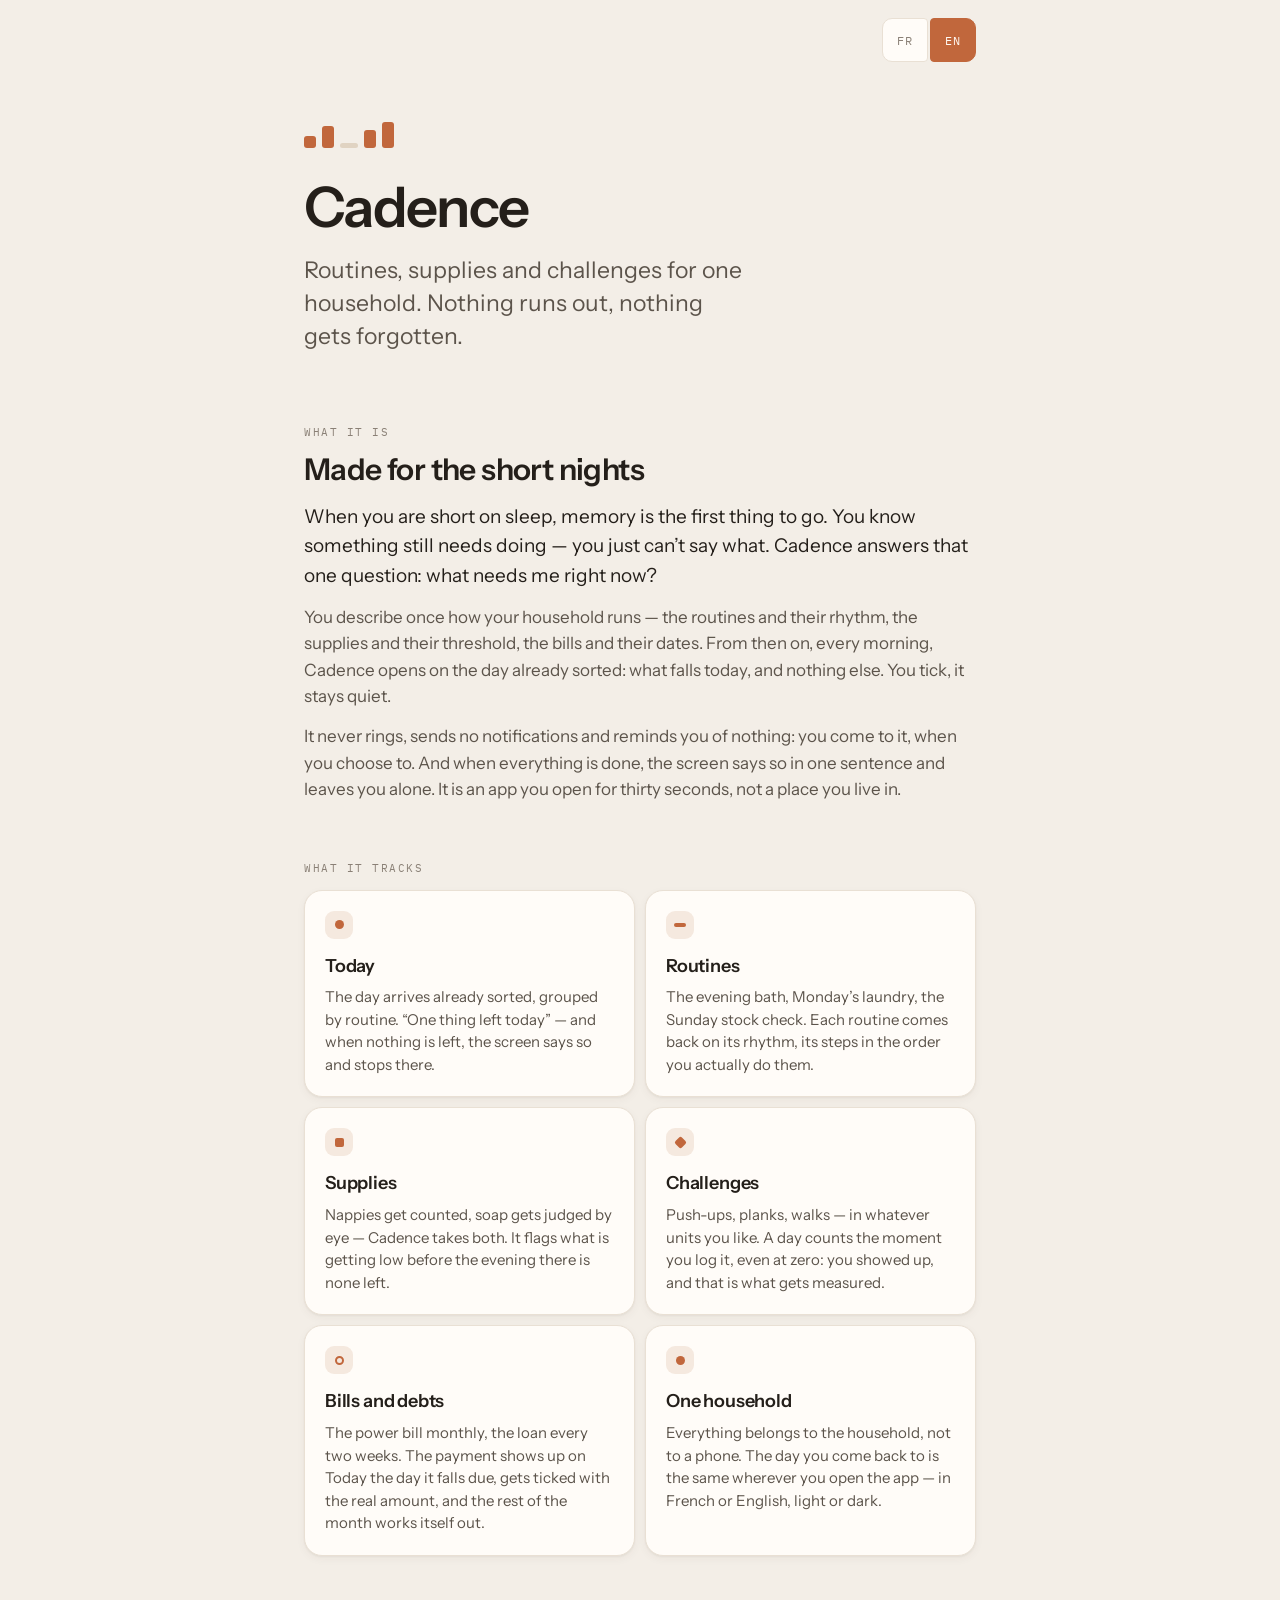
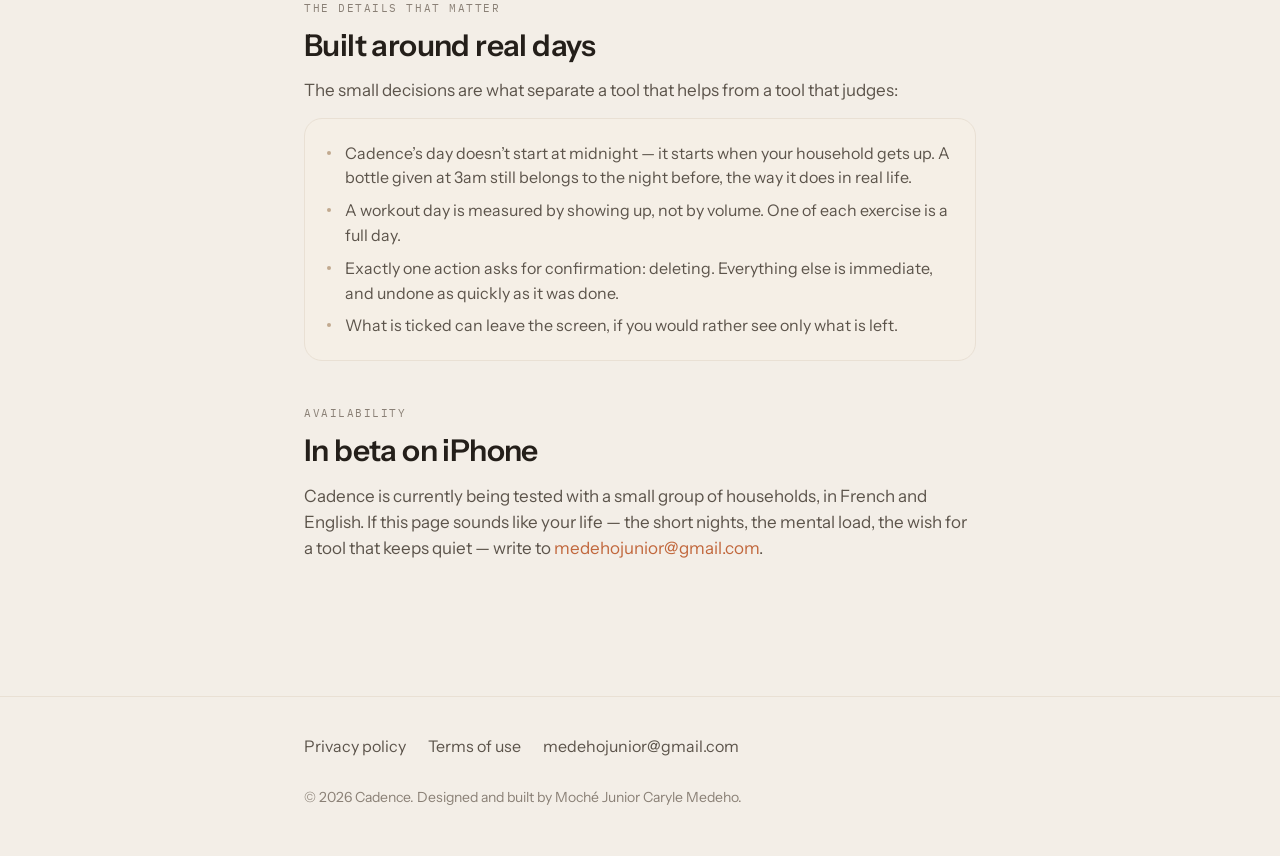
==== commit dfd4d78c: "Drop the copy that discloses how small the project is The name and the contact address stay — they b" ====
--- a/index.html
+++ b/index.html
@@ -140,8 +140,8 @@
       <h2 data-lang="fr">En bêta sur iPhone</h2>
       <h2 data-lang="en">In beta on iPhone</h2>
 
-      <p data-lang="fr">Cadence est développée par une seule personne et se teste en ce moment auprès d’un petit groupe de foyers, en français et en anglais. Si vous vous reconnaissez dans cette page — les nuits courtes, la charge mentale, l’envie d’un outil qui se tait — écrivez à <a href="mailto:medehojunior@gmail.com">medehojunior@gmail.com</a>. Une vraie personne répond.</p>
-      <p data-lang="en">Cadence is built by one person and is currently being tested with a small group of households, in French and English. If this page sounds like your life — the short nights, the mental load, the wish for a tool that keeps quiet — write to <a href="mailto:medehojunior@gmail.com">medehojunior@gmail.com</a>. A real person answers.</p>
+      <p data-lang="fr">Cadence se teste en ce moment auprès d’un petit groupe de foyers, en français et en anglais. Si vous vous reconnaissez dans cette page — les nuits courtes, la charge mentale, l’envie d’un outil qui se tait — écrivez à <a href="mailto:medehojunior@gmail.com">medehojunior@gmail.com</a>.</p>
+      <p data-lang="en">Cadence is currently being tested with a small group of households, in French and English. If this page sounds like your life — the short nights, the mental load, the wish for a tool that keeps quiet — write to <a href="mailto:medehojunior@gmail.com">medehojunior@gmail.com</a>.</p>
     </section>
 
   </div>
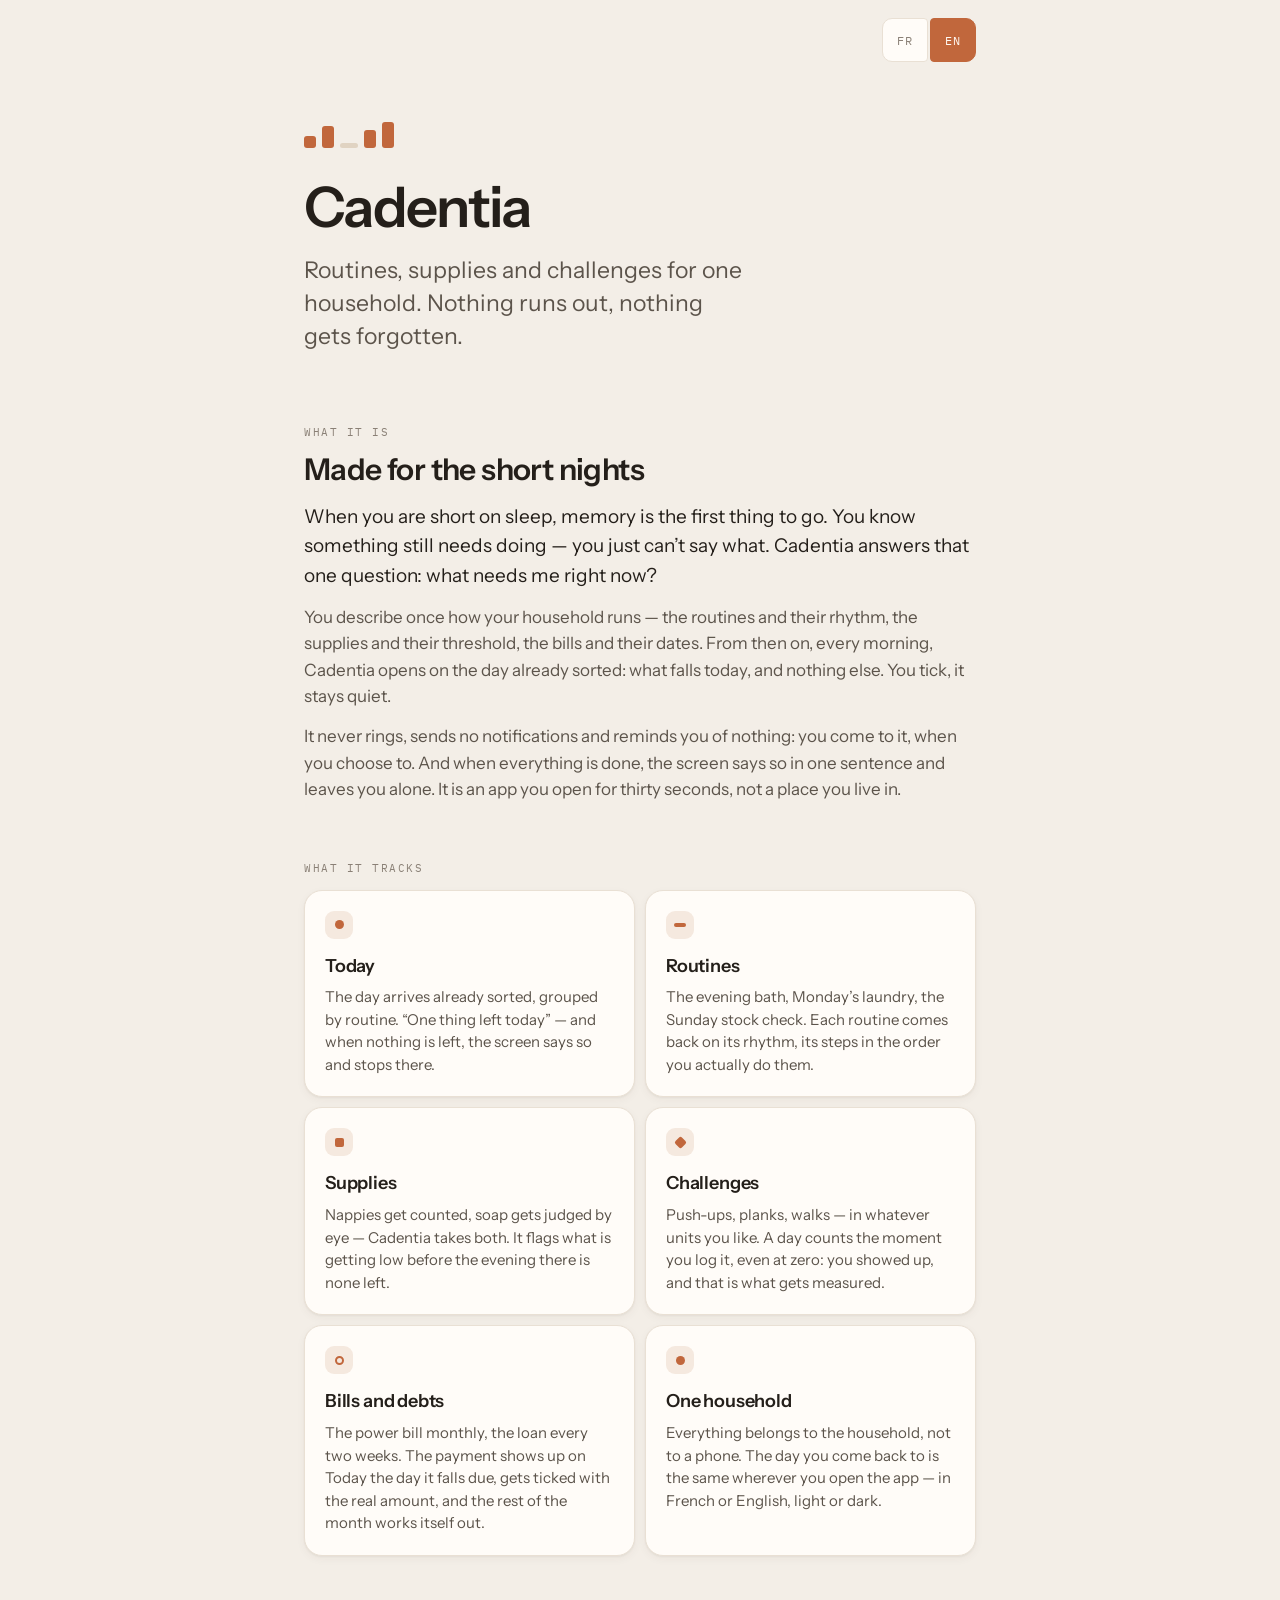
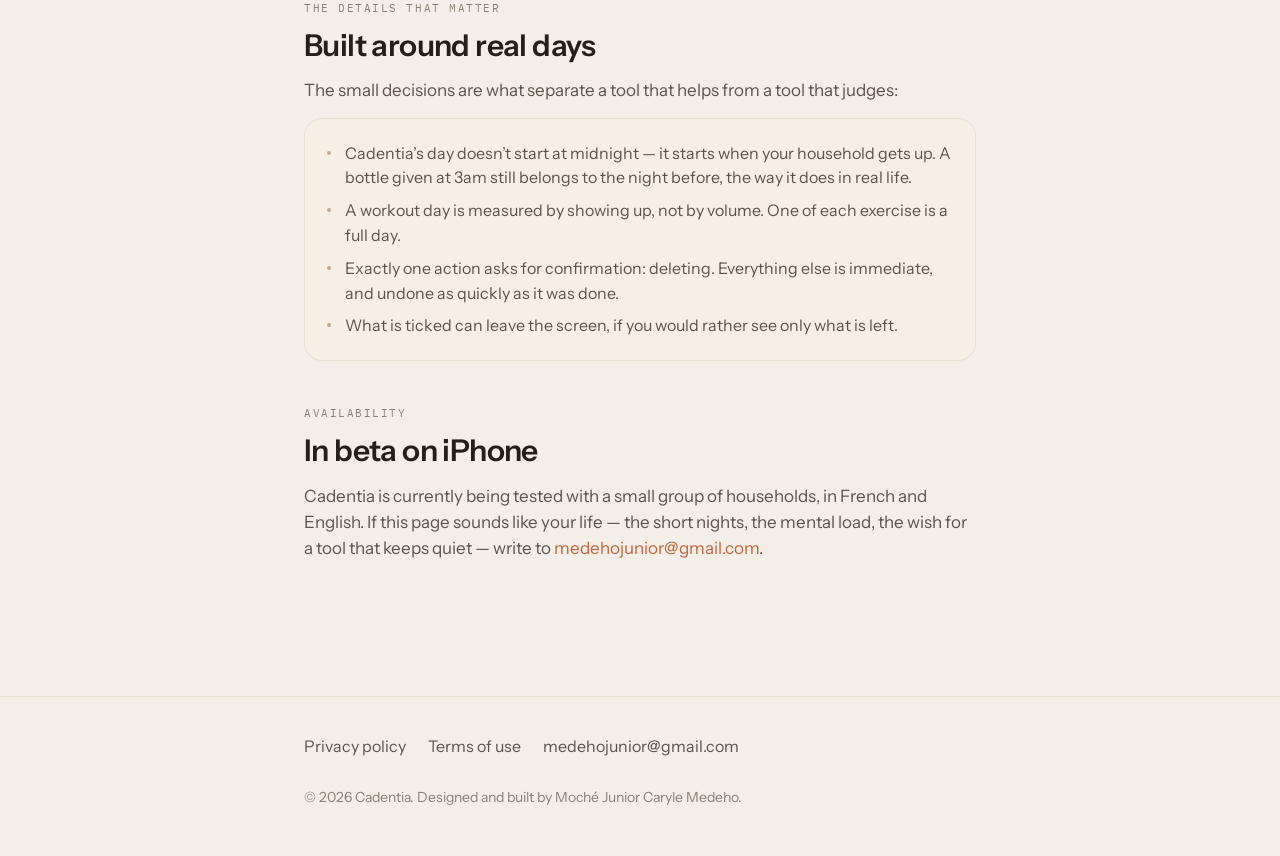
==== commit 68217e28: "Rename Cadence to Cadentia across the site The product was renamed to avoid a trademark clash with a" ====
--- a/index.html
+++ b/index.html
@@ -3,7 +3,7 @@
 <head>
 <meta charset="utf-8">
 <meta name="viewport" content="width=device-width, initial-scale=1">
-<title>Cadence</title>
+<title>Cadentia</title>
 <meta name="description" content="Des routines, des stocks et des défis pour un seul foyer. Rien ne s’épuise, rien ne s’oublie — et rien ne sonne.">
 <meta name="theme-color" content="#f3eee7" media="(prefers-color-scheme: light)">
 <meta name="theme-color" content="#14110e" media="(prefers-color-scheme: dark)">
@@ -26,7 +26,7 @@
     <div class="mark" aria-hidden="true">
       <i></i><i></i><i class="rest"></i><i></i><i></i><i></i>
     </div>
-    <h1>Cadence</h1>
+    <h1>Cadentia</h1>
     <p class="tagline" data-lang="fr">Des routines, des stocks et des défis pour un seul foyer. Rien ne s’épuise, rien ne s’oublie.</p>
     <p class="tagline" data-lang="en">Routines, supplies and challenges for one household. Nothing runs out, nothing gets forgotten.</p>
   </div>
@@ -42,11 +42,11 @@
       <h2 data-lang="fr">Pensée pour les nuits courtes</h2>
       <h2 data-lang="en">Made for the short nights</h2>
 
-      <p class="lead" data-lang="fr">Quand on manque de sommeil, la mémoire est la première chose qui lâche. On sait qu’il reste quelque chose à faire — on ne sait plus quoi. Cadence répond à cette seule question : qu’est-ce qui a besoin de moi maintenant ?</p>
-      <p class="lead" data-lang="en">When you are short on sleep, memory is the first thing to go. You know something still needs doing — you just can’t say what. Cadence answers that one question: what needs me right now?</p>
+      <p class="lead" data-lang="fr">Quand on manque de sommeil, la mémoire est la première chose qui lâche. On sait qu’il reste quelque chose à faire — on ne sait plus quoi. Cadentia répond à cette seule question : qu’est-ce qui a besoin de moi maintenant ?</p>
+      <p class="lead" data-lang="en">When you are short on sleep, memory is the first thing to go. You know something still needs doing — you just can’t say what. Cadentia answers that one question: what needs me right now?</p>
 
-      <p data-lang="fr">Vous décrivez une fois comment votre foyer tourne — les routines et leur rythme, les stocks et leur seuil, les factures et leur date. Ensuite, chaque matin, Cadence ouvre sur la journée déjà triée : ce qui tombe aujourd’hui, et rien d’autre. Vous cochez, elle se tait.</p>
-      <p data-lang="en">You describe once how your household runs — the routines and their rhythm, the supplies and their threshold, the bills and their dates. From then on, every morning, Cadence opens on the day already sorted: what falls today, and nothing else. You tick, it stays quiet.</p>
+      <p data-lang="fr">Vous décrivez une fois comment votre foyer tourne — les routines et leur rythme, les stocks et leur seuil, les factures et leur date. Ensuite, chaque matin, Cadentia ouvre sur la journée déjà triée : ce qui tombe aujourd’hui, et rien d’autre. Vous cochez, elle se tait.</p>
+      <p data-lang="en">You describe once how your household runs — the routines and their rhythm, the supplies and their threshold, the bills and their dates. From then on, every morning, Cadentia opens on the day already sorted: what falls today, and nothing else. You tick, it stays quiet.</p>
 
       <p data-lang="fr">Elle ne sonne jamais, n’envoie aucune notification et ne vous rappelle rien : c’est vous qui venez à elle, quand vous le voulez. Et quand tout est fait, l’écran le dit en une phrase et vous laisse tranquille. C’est une application qu’on ouvre trente secondes, pas un endroit où l’on habite.</p>
       <p data-lang="en">It never rings, sends no notifications and reminds you of nothing: you come to it, when you choose to. And when everything is done, the screen says so in one sentence and leaves you alone. It is an app you open for thirty seconds, not a place you live in.</p>
@@ -77,8 +77,8 @@
           <div class="glyph" aria-hidden="true"><span class="square"></span></div>
           <h3 data-lang="fr">Stocks</h3>
           <h3 data-lang="en">Supplies</h3>
-          <p data-lang="fr">Les couches se comptent, le savon se juge à l’œil — Cadence accepte les deux. Elle signale ce qui baisse avant le soir où il n’y en a plus.</p>
-          <p data-lang="en">Nappies get counted, soap gets judged by eye — Cadence takes both. It flags what is getting low before the evening there is none left.</p>
+          <p data-lang="fr">Les couches se comptent, le savon se juge à l’œil — Cadentia accepte les deux. Elle signale ce qui baisse avant le soir où il n’y en a plus.</p>
+          <p data-lang="en">Nappies get counted, soap gets judged by eye — Cadentia takes both. It flags what is getting low before the evening there is none left.</p>
         </article>
 
         <article class="card">
@@ -119,13 +119,13 @@
 
       <div class="quiet">
         <ul data-lang="fr">
-          <li>La journée de Cadence ne commence pas à minuit, mais à l’heure où votre foyer se lève. Un biberon donné à 3 h du matin appartient encore à la veille — comme dans la vraie vie.</li>
+          <li>La journée de Cadentia ne commence pas à minuit, mais à l’heure où votre foyer se lève. Un biberon donné à 3 h du matin appartient encore à la veille — comme dans la vraie vie.</li>
           <li>Un jour d’entraînement se mesure à la présence, pas à la performance. Une fois de chaque exercice, c’est une journée pleine.</li>
           <li>Une seule action demande confirmation : supprimer. Tout le reste est immédiat, et se défait aussi vite que ça s’est fait.</li>
           <li>Ce qui est coché peut disparaître de l’écran, si vous préférez ne voir que ce qui reste.</li>
         </ul>
         <ul data-lang="en">
-          <li>Cadence’s day doesn’t start at midnight — it starts when your household gets up. A bottle given at 3am still belongs to the night before, the way it does in real life.</li>
+          <li>Cadentia’s day doesn’t start at midnight — it starts when your household gets up. A bottle given at 3am still belongs to the night before, the way it does in real life.</li>
           <li>A workout day is measured by showing up, not by volume. One of each exercise is a full day.</li>
           <li>Exactly one action asks for confirmation: deleting. Everything else is immediate, and undone as quickly as it was done.</li>
           <li>What is ticked can leave the screen, if you would rather see only what is left.</li>
@@ -140,8 +140,8 @@
       <h2 data-lang="fr">En bêta sur iPhone</h2>
       <h2 data-lang="en">In beta on iPhone</h2>
 
-      <p data-lang="fr">Cadence se teste en ce moment auprès d’un petit groupe de foyers, en français et en anglais. Si vous vous reconnaissez dans cette page — les nuits courtes, la charge mentale, l’envie d’un outil qui se tait — écrivez à <a href="mailto:medehojunior@gmail.com">medehojunior@gmail.com</a>.</p>
-      <p data-lang="en">Cadence is currently being tested with a small group of households, in French and English. If this page sounds like your life — the short nights, the mental load, the wish for a tool that keeps quiet — write to <a href="mailto:medehojunior@gmail.com">medehojunior@gmail.com</a>.</p>
+      <p data-lang="fr">Cadentia se teste en ce moment auprès d’un petit groupe de foyers, en français et en anglais. Si vous vous reconnaissez dans cette page — les nuits courtes, la charge mentale, l’envie d’un outil qui se tait — écrivez à <a href="mailto:medehojunior@gmail.com">medehojunior@gmail.com</a>.</p>
+      <p data-lang="en">Cadentia is currently being tested with a small group of households, in French and English. If this page sounds like your life — the short nights, the mental load, the wish for a tool that keeps quiet — write to <a href="mailto:medehojunior@gmail.com">medehojunior@gmail.com</a>.</p>
     </section>
 
   </div>
@@ -156,8 +156,8 @@
       <a href="terms.html" data-lang="en">Terms of use</a>
       <a href="mailto:medehojunior@gmail.com">medehojunior@gmail.com</a>
     </div>
-    <p data-lang="fr">© 2026 Cadence. Conçu et développé par Moché Junior Caryle Medeho.</p>
-    <p data-lang="en">© 2026 Cadence. Designed and built by Moché Junior Caryle Medeho.</p>
+    <p data-lang="fr">© 2026 Cadentia. Conçu et développé par Moché Junior Caryle Medeho.</p>
+    <p data-lang="en">© 2026 Cadentia. Designed and built by Moché Junior Caryle Medeho.</p>
   </div>
 </footer>
 
